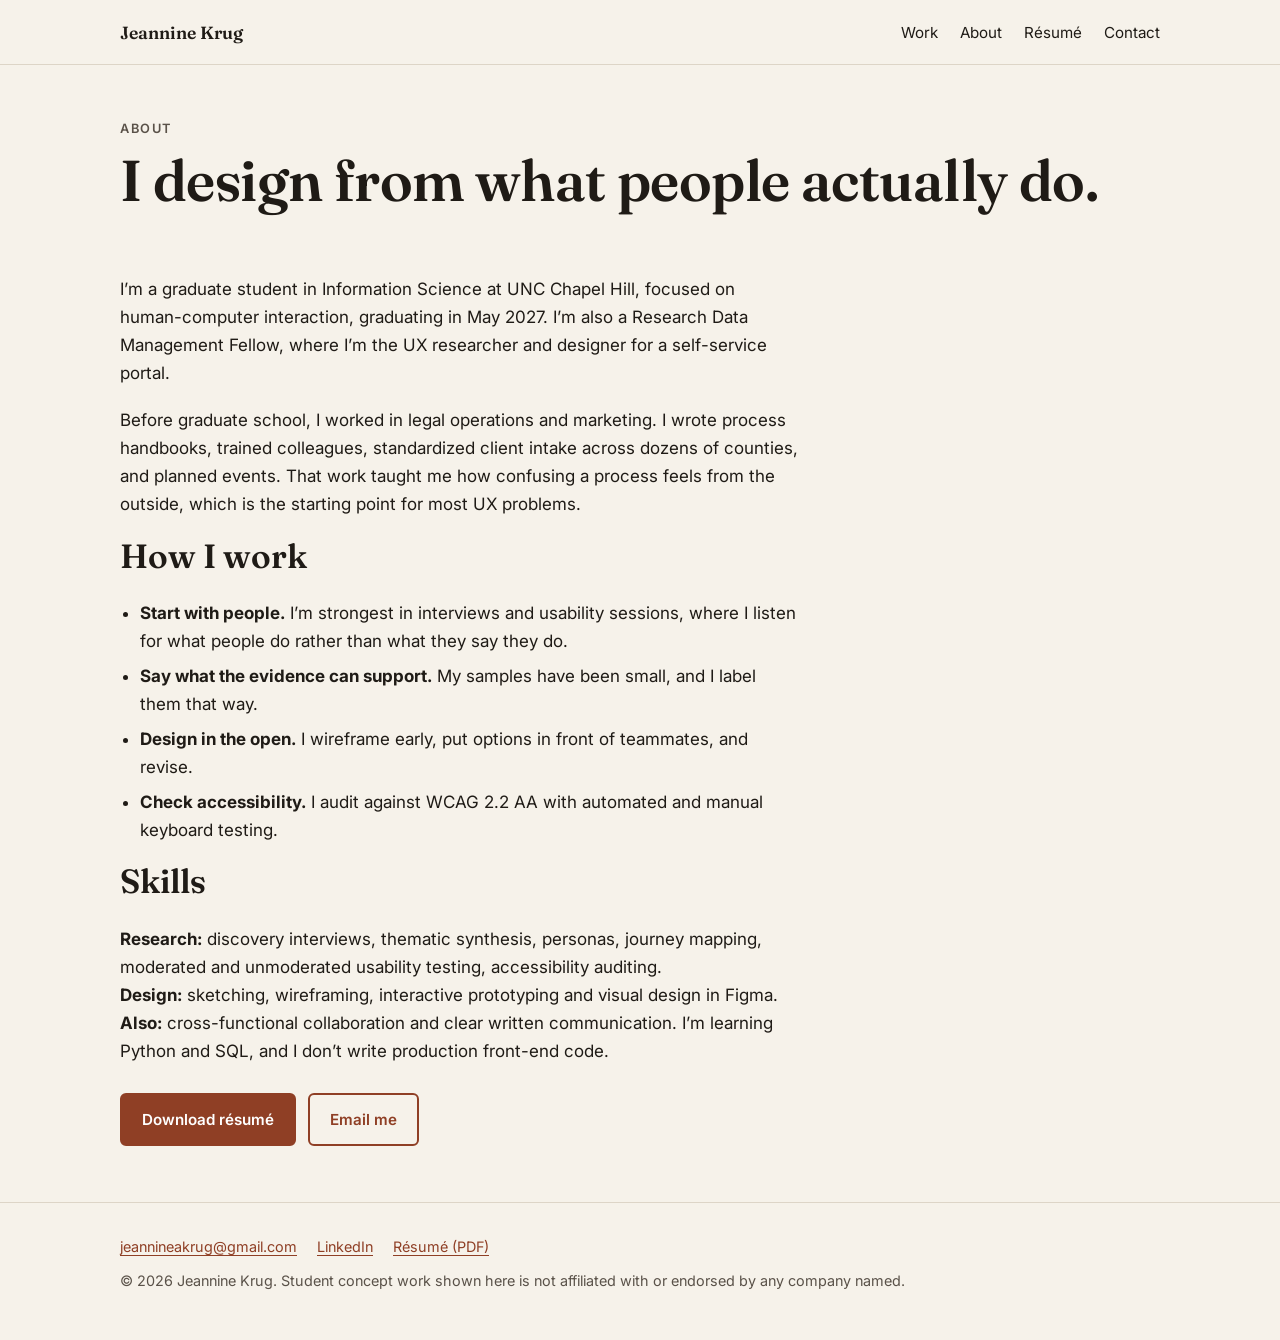
==== about.html @ 50d18c3c "Add files via upload" ====
<!doctype html>
<html lang="en">
<head>
<meta charset="utf-8">
<meta name="viewport" content="width=device-width,initial-scale=1">
<title>About | Jeannine Krug</title>
<meta name="description" content="Background, approach and strengths of Jeannine Krug, UX researcher and designer.">
<!-- DRAFT: remove the next line when you are ready for search engines to list the site -->
<meta name="robots" content="noindex">
<meta property="og:title" content="About | Jeannine Krug">
<meta property="og:description" content="Background, approach and strengths of Jeannine Krug, UX researcher and designer.">
<link rel="preconnect" href="https://fonts.googleapis.com"><link rel="preconnect" href="https://fonts.gstatic.com" crossorigin><link href="https://fonts.googleapis.com/css2?family=Fraunces:opsz,wght@9..144,400;9..144,600&family=Inter:wght@400;600&display=swap" rel="stylesheet">
<link rel="stylesheet" href="assets/css/styles.css">
</head>
<body>
<a class="skip" href="#main">Skip to main content</a>
<header class="site"><div class="wrap">
<a class="brand" href="index.html">Jeannine Krug</a>
<nav aria-label="Main"><ul>
<li><a href="index.html#work">Work</a></li>
<li><a href="about.html">About</a></li>
<li><a href="assets/Jeannine-Krug-Resume.pdf">Résumé</a></li>
<li><a href="index.html#contact">Contact</a></li>
</ul></nav></div></header>
<main id="main">

<div class="wrap"><div class="cs-head">
<p class="eyebrow">About</p>
<h1>I design from what people actually do.</h1></div>
<div class="prose" style="padding-bottom:56px">
<p>I’m a graduate student in Information Science at UNC Chapel Hill, focused on human-computer interaction, graduating in May 2027. I’m also a Research Data Management Fellow, where I’m the UX researcher and designer for a self-service portal.</p>
<p>Before graduate school, I worked in legal operations and marketing. I wrote process handbooks, trained colleagues, standardized client intake across dozens of counties, and planned events. That work taught me how confusing a process feels from the outside, which is the starting point for most UX problems.</p>
<h2>How I work</h2>
<ul>
<li><strong>Start with people.</strong> I’m strongest in interviews and usability sessions, where I listen for what people do rather than what they say they do.</li>
<li><strong>Say what the evidence can support.</strong> My samples have been small, and I label them that way.</li>
<li><strong>Design in the open.</strong> I wireframe early, put options in front of teammates, and revise.</li>
<li><strong>Check accessibility.</strong> I audit against WCAG 2.2 AA with automated and manual keyboard testing.</li>
</ul>
<h2>Skills</h2>
<p><strong>Research:</strong> discovery interviews, thematic synthesis, personas, journey mapping, moderated and unmoderated usability testing, accessibility auditing.<br>
<strong>Design:</strong> sketching, wireframing, interactive prototyping and visual design in Figma.<br>
<strong>Also:</strong> cross-functional collaboration and clear written communication. I’m learning Python and SQL, and I don’t write production front-end code.</p>
<div class="btns"><a class="btn primary" href="assets/Jeannine-Krug-Resume.pdf">Download résumé</a><a class="btn secondary" href="mailto:jeannineakrug@gmail.com">Email me</a></div>
</div></div>
</main>
<footer class="site"><div class="wrap">
<ul><li><a href="mailto:jeannineakrug@gmail.com">jeannineakrug@gmail.com</a></li>
<li><a href="https://www.linkedin.com/in/jeannine-krug">LinkedIn</a></li>
<li><a href="assets/Jeannine-Krug-Resume.pdf">Résumé (PDF)</a></li></ul>
<p>© 2026 Jeannine Krug. Student concept work shown here is not affiliated with or endorsed by any company named.</p>
</div></footer>
</body></html>
---- assets/css/styles.css ----
:root{
  --bg:#F6F2EA; --surface:#FFFDF8; --ink:#1F1B16; --muted:#5A5249; --line:#DDD5C7;
  --accent:#8F3F25; --accent-ink:#FFFFFF; --sage:#E4E8DD;
  --serif:"Fraunces",Georgia,"Times New Roman",serif; --sans:"Inter",system-ui,-apple-system,"Segoe UI",Roboto,sans-serif;
  --max:1080px; --read:680px;
}
@media (prefers-color-scheme: dark){
  :root:not([data-theme="light"]){--bg:#17140F;--surface:#201C16;--ink:#F3EEE4;--muted:#B9B0A2;--line:#3A342B;--accent:#E3A27F;--accent-ink:#17140F;--sage:#262B22}
}
*{box-sizing:border-box}
html{scroll-behavior:smooth}
body{margin:0;background:var(--bg);color:var(--ink);font:17px/1.65 var(--sans);-webkit-font-smoothing:antialiased}
img{max-width:100%;height:auto;display:block}
a{color:var(--accent);text-underline-offset:3px}
a:hover{text-decoration-thickness:2px}
:focus-visible{outline:3px solid var(--accent);outline-offset:3px;border-radius:2px}
.skip{position:absolute;left:-999px;top:8px;background:var(--ink);color:var(--bg);padding:8px 14px;z-index:20}
.skip:focus{left:8px}
.wrap{max-width:var(--max);margin:0 auto;padding:0 20px}
header.site{border-bottom:1px solid var(--line)}
header.site .wrap{display:flex;justify-content:space-between;align-items:center;gap:16px;padding-top:18px;padding-bottom:18px;flex-wrap:wrap}
.brand{font:600 1.1rem var(--serif);color:var(--ink);text-decoration:none}
nav ul{display:flex;gap:22px;list-style:none;margin:0;padding:0;flex-wrap:wrap}
nav a{color:var(--ink);text-decoration:none;font-size:.95rem;padding:6px 0;border-bottom:2px solid transparent}
nav a:hover,nav a[aria-current="page"]{border-bottom-color:var(--accent)}
h1,h2,h3{font-family:var(--serif);line-height:1.15;font-weight:600;margin:0 0 .5em}
h1{font-size:clamp(2.2rem,5.5vw,3.6rem);letter-spacing:-.01em}
h2{font-size:clamp(1.6rem,3.2vw,2.1rem);margin-top:0}
h3{font-size:1.25rem}
p{margin:0 0 1.1em}
.eyebrow{font:600 .8rem var(--sans);letter-spacing:.12em;text-transform:uppercase;color:var(--muted);margin-bottom:12px}
.hero{padding:72px 0 56px}
.hero .lede{font:400 clamp(1.2rem,2.4vw,1.5rem)/1.5 var(--serif);max-width:760px;color:var(--ink)}
.btns{display:flex;gap:12px;flex-wrap:wrap;margin-top:28px}
.btn{display:inline-block;padding:12px 20px;border-radius:6px;text-decoration:none;font-weight:600;font-size:.95rem;border:2px solid var(--accent)}
.btn.primary{background:var(--accent);color:var(--accent-ink)}
.btn.secondary{color:var(--accent)}
section{padding:56px 0;border-top:1px solid var(--line)}
.cards{display:grid;gap:28px}
.card{background:var(--surface);border:1px solid var(--line);border-radius:10px;overflow:hidden;display:grid;grid-template-columns:1fr}
.card a.cover{display:block;background:var(--sage)}
.card img{width:100%;aspect-ratio:16/9;object-fit:contain;max-height:380px}
.card .body{padding:24px}
.status{display:inline-block;font:600 .75rem var(--sans);letter-spacing:.06em;text-transform:uppercase;background:var(--sage);color:var(--ink);padding:3px 10px;border-radius:99px;margin-bottom:10px}
.meta{color:var(--muted);font-size:.92rem;margin:0 0 .8em}
.tags{display:flex;gap:8px;flex-wrap:wrap;list-style:none;padding:0;margin:14px 0 0}
.tags li{font-size:.82rem;border:1px solid var(--line);padding:2px 10px;border-radius:99px;color:var(--muted)}
@media(min-width:820px){.card{grid-template-columns:1.1fr 1fr}.card img{width:100%;height:100%;max-height:380px;aspect-ratio:auto;object-fit:contain}}
.two{display:grid;gap:32px}
@media(min-width:820px){.two{grid-template-columns:1fr 1fr}}
/* case study */
.cs-head{padding:56px 0 32px}
.facts{display:grid;gap:18px;margin:28px 0 0;padding:22px;background:var(--surface);border:1px solid var(--line);border-radius:10px}
@media(min-width:720px){.facts{grid-template-columns:repeat(4,1fr)}}
.facts dt{font:600 .75rem var(--sans);letter-spacing:.1em;text-transform:uppercase;color:var(--muted);margin-bottom:4px}
.facts dd{margin:0;font-size:.95rem}
.cs-layout{display:grid;gap:32px;padding-top:24px}
@media(min-width:960px){.cs-layout{grid-template-columns:200px minmax(0,1fr)}}
.toc{font-size:.9rem}
.toc ol{list-style:none;margin:0;padding:0;display:flex;gap:6px 16px;flex-wrap:wrap}
@media(min-width:960px){.toc{position:sticky;top:20px;align-self:start}.toc ol{display:block}.toc li{margin-bottom:8px}}
.toc a{color:var(--muted);text-decoration:none}
.toc a:hover{color:var(--accent);text-decoration:underline}
.prose{max-width:var(--read)}
.prose section{padding:40px 0;border-top:1px solid var(--line)}
.prose section:first-child{border-top:0;padding-top:0}
.prose h2{margin-bottom:.7em}
.prose ul{padding-left:1.2em;margin:0 0 1.1em}
.prose li{margin-bottom:.4em}
.callout{background:var(--sage);border-left:4px solid var(--accent);padding:16px 20px;border-radius:0 8px 8px 0;margin:22px 0}
.callout p:last-child{margin:0}
blockquote{margin:20px 0;padding:0 0 0 18px;border-left:3px solid var(--accent);font:italic 1.1rem/1.5 var(--serif)}
blockquote cite{display:block;font:normal .85rem var(--sans);color:var(--muted);margin-top:6px}
figure{margin:28px 0}
figure.wide{max-width:var(--max)}
figure img{border:1px solid var(--line);border-radius:8px;background:#fff}
figcaption{font-size:.88rem;color:var(--muted);margin-top:8px}
.pair{display:grid;gap:16px;grid-template-columns:1fr 1fr}
.pair.three{grid-template-columns:repeat(3,1fr)}
table{border-collapse:collapse;width:100%;font-size:.93rem;margin:16px 0}
th,td{text-align:left;padding:9px 10px;border-bottom:1px solid var(--line);vertical-align:top}
th{font-weight:600}
.nextproj{padding:40px 0;border-top:1px solid var(--line)}
footer.site{border-top:1px solid var(--line);padding:32px 0;color:var(--muted);font-size:.9rem}
footer.site ul{display:flex;gap:20px;list-style:none;padding:0;margin:0 0 10px;flex-wrap:wrap}
@media(prefers-reduced-motion:reduce){html{scroll-behavior:auto}}
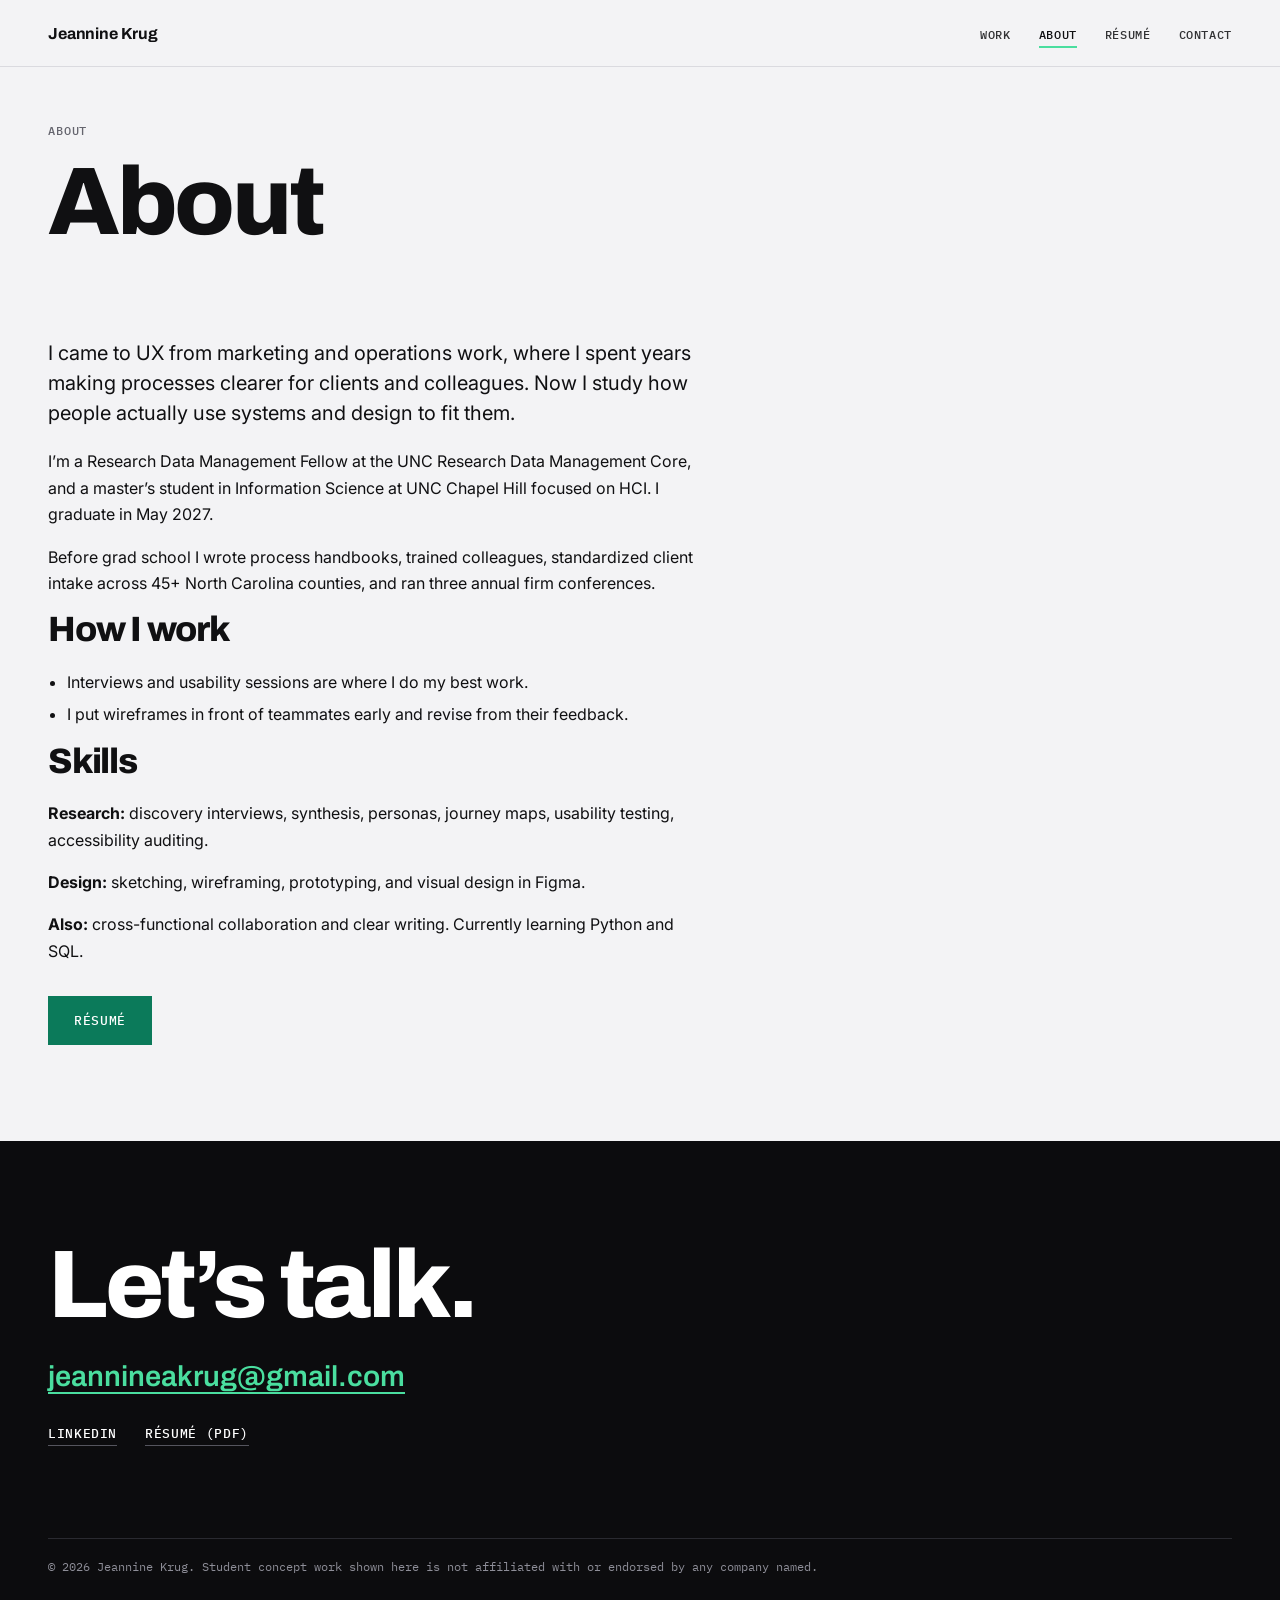
==== commit 1d58f192: "Add files via upload" ====
--- a/about.html
+++ b/about.html
@@ -4,50 +4,50 @@
 <meta charset="utf-8">
 <meta name="viewport" content="width=device-width,initial-scale=1">
 <title>About | Jeannine Krug</title>
-<meta name="description" content="Background, approach and strengths of Jeannine Krug, UX researcher and designer.">
-<!-- DRAFT: remove the next line when you are ready for search engines to list the site -->
+<meta name="description" content="Background and skills of Jeannine Krug, UX researcher and designer.">
+<!-- DRAFT: delete the next line when you want search engines to list the site -->
 <meta name="robots" content="noindex">
 <meta property="og:title" content="About | Jeannine Krug">
-<meta property="og:description" content="Background, approach and strengths of Jeannine Krug, UX researcher and designer.">
-<link rel="preconnect" href="https://fonts.googleapis.com"><link rel="preconnect" href="https://fonts.gstatic.com" crossorigin><link href="https://fonts.googleapis.com/css2?family=Fraunces:opsz,wght@9..144,400;9..144,600&family=Inter:wght@400;600&display=swap" rel="stylesheet">
+<meta property="og:description" content="Background and skills of Jeannine Krug, UX researcher and designer.">
+<link rel="preconnect" href="https://fonts.googleapis.com"><link rel="preconnect" href="https://fonts.gstatic.com" crossorigin><link href="https://fonts.googleapis.com/css2?family=Archivo:wght@500;700;800&family=IBM+Plex+Mono:wght@400;500&family=Inter:wght@400;600&display=swap" rel="stylesheet">
 <link rel="stylesheet" href="assets/css/styles.css">
 </head>
 <body>
 <a class="skip" href="#main">Skip to main content</a>
-<header class="site"><div class="wrap">
+<header class="site light"><div class="wrap">
 <a class="brand" href="index.html">Jeannine Krug</a>
 <nav aria-label="Main"><ul>
 <li><a href="index.html#work">Work</a></li>
-<li><a href="about.html">About</a></li>
+<li><a href="about.html" aria-current="page">About</a></li>
 <li><a href="assets/Jeannine-Krug-Resume.pdf">Résumé</a></li>
 <li><a href="index.html#contact">Contact</a></li>
 </ul></nav></div></header>
 <main id="main">
 
-<div class="wrap"><div class="cs-head">
-<p class="eyebrow">About</p>
-<h1>I design from what people actually do.</h1></div>
-<div class="prose" style="padding-bottom:56px">
-<p>I’m a graduate student in Information Science at UNC Chapel Hill, focused on human-computer interaction, graduating in May 2027. I’m also a Research Data Management Fellow, where I’m the UX researcher and designer for a self-service portal.</p>
-<p>Before graduate school, I worked in legal operations and marketing. I wrote process handbooks, trained colleagues, standardized client intake across dozens of counties, and planned events. That work taught me how confusing a process feels from the outside, which is the starting point for most UX problems.</p>
+<div class="wrap"><div class="page-head"><p class="label">About</p><h1>About</h1></div>
+<div class="prose" style="padding:32px 0 24px">
+<p style="font-size:1.25rem;line-height:1.5">I came to UX from marketing and operations work, where I spent years making processes clearer for clients and colleagues. Now I study how people actually use systems and design to fit them.</p>
+<p>I’m a Research Data Management Fellow at the UNC Research Data Management Core, and a master’s student in Information Science at UNC Chapel Hill focused on HCI. I graduate in May 2027.</p>
+<p>Before grad school I wrote process handbooks, trained colleagues, standardized client intake across 45+ North Carolina counties, and ran three annual firm conferences.</p>
 <h2>How I work</h2>
 <ul>
-<li><strong>Start with people.</strong> I’m strongest in interviews and usability sessions, where I listen for what people do rather than what they say they do.</li>
-<li><strong>Say what the evidence can support.</strong> My samples have been small, and I label them that way.</li>
-<li><strong>Design in the open.</strong> I wireframe early, put options in front of teammates, and revise.</li>
-<li><strong>Check accessibility.</strong> I audit against WCAG 2.2 AA with automated and manual keyboard testing.</li>
+<li>Interviews and usability sessions are where I do my best work.</li>
+<li>I put wireframes in front of teammates early and revise from their feedback.</li>
 </ul>
 <h2>Skills</h2>
-<p><strong>Research:</strong> discovery interviews, thematic synthesis, personas, journey mapping, moderated and unmoderated usability testing, accessibility auditing.<br>
-<strong>Design:</strong> sketching, wireframing, interactive prototyping and visual design in Figma.<br>
-<strong>Also:</strong> cross-functional collaboration and clear written communication. I’m learning Python and SQL, and I don’t write production front-end code.</p>
-<div class="btns"><a class="btn primary" href="assets/Jeannine-Krug-Resume.pdf">Download résumé</a><a class="btn secondary" href="mailto:jeannineakrug@gmail.com">Email me</a></div>
+<p><strong>Research:</strong> discovery interviews, synthesis, personas, journey maps, usability testing, accessibility auditing.</p>
+<p><strong>Design:</strong> sketching, wireframing, prototyping, and visual design in Figma.</p>
+<p><strong>Also:</strong> cross-functional collaboration and clear writing. Currently learning Python and SQL.</p>
+<div class="btns"><a class="btn primary" href="assets/Jeannine-Krug-Resume.pdf">Résumé</a></div>
 </div></div>
 </main>
+<section class="closing"><div class="wrap">
+<h2>Let’s talk.</h2>
+<a class="mail" href="mailto:jeannineakrug@gmail.com">jeannineakrug@gmail.com</a>
+<ul><li><a href="https://www.linkedin.com/in/jeannine-krug">LinkedIn</a></li>
+<li><a href="assets/Jeannine-Krug-Resume.pdf">Résumé (PDF)</a></li></ul>
+</div></section>
 <footer class="site"><div class="wrap">
-<ul><li><a href="mailto:jeannineakrug@gmail.com">jeannineakrug@gmail.com</a></li>
-<li><a href="https://www.linkedin.com/in/jeannine-krug">LinkedIn</a></li>
-<li><a href="assets/Jeannine-Krug-Resume.pdf">Résumé (PDF)</a></li></ul>
 <p>© 2026 Jeannine Krug. Student concept work shown here is not affiliated with or endorsed by any company named.</p>
 </div></footer>
 </body></html>
--- a/assets/css/styles.css
+++ b/assets/css/styles.css
@@ -1,86 +1,125 @@
 :root{
-  --bg:#F6F2EA; --surface:#FFFDF8; --ink:#1F1B16; --muted:#5A5249; --line:#DDD5C7;
-  --accent:#8F3F25; --accent-ink:#FFFFFF; --sage:#E4E8DD;
-  --serif:"Fraunces",Georgia,"Times New Roman",serif; --sans:"Inter",system-ui,-apple-system,"Segoe UI",Roboto,sans-serif;
-  --max:1080px; --read:680px;
-}
-@media (prefers-color-scheme: dark){
-  :root:not([data-theme="light"]){--bg:#17140F;--surface:#201C16;--ink:#F3EEE4;--muted:#B9B0A2;--line:#3A342B;--accent:#E3A27F;--accent-ink:#17140F;--sage:#262B22}
+  --dark:#0C0C0E; --dark2:#17171B; --ink:#101012; --bg:#F3F3F5; --white:#FFFFFF; --muted:#65656E; --line:#DADADF;
+  --accent:#0B7A5A; --accent-light:#4ADE9F;
+  --head:"Archivo","Helvetica Neue",Arial,sans-serif; --sans:"Inter","Helvetica Neue",Arial,sans-serif; --mono:"IBM Plex Mono",ui-monospace,Menlo,monospace;
+  --max:1240px; --read:660px;
 }
 *{box-sizing:border-box}
 html{scroll-behavior:smooth}
-body{margin:0;background:var(--bg);color:var(--ink);font:17px/1.65 var(--sans);-webkit-font-smoothing:antialiased}
+body{margin:0;background:var(--bg);color:var(--ink);font:16px/1.65 var(--sans);-webkit-font-smoothing:antialiased}
 img{max-width:100%;height:auto;display:block}
 a{color:var(--accent);text-underline-offset:3px}
-a:hover{text-decoration-thickness:2px}
-:focus-visible{outline:3px solid var(--accent);outline-offset:3px;border-radius:2px}
-.skip{position:absolute;left:-999px;top:8px;background:var(--ink);color:var(--bg);padding:8px 14px;z-index:20}
+a:hover{color:var(--ink)}
+:focus-visible{outline:3px solid var(--accent-light);outline-offset:3px}
+.skip{position:absolute;left:-999px;top:8px;background:#fff;color:#000;padding:8px 14px;z-index:30}
 .skip:focus{left:8px}
-.wrap{max-width:var(--max);margin:0 auto;padding:0 20px}
-header.site{border-bottom:1px solid var(--line)}
-header.site .wrap{display:flex;justify-content:space-between;align-items:center;gap:16px;padding-top:18px;padding-bottom:18px;flex-wrap:wrap}
-.brand{font:600 1.1rem var(--serif);color:var(--ink);text-decoration:none}
-nav ul{display:flex;gap:22px;list-style:none;margin:0;padding:0;flex-wrap:wrap}
-nav a{color:var(--ink);text-decoration:none;font-size:.95rem;padding:6px 0;border-bottom:2px solid transparent}
-nav a:hover,nav a[aria-current="page"]{border-bottom-color:var(--accent)}
-h1,h2,h3{font-family:var(--serif);line-height:1.15;font-weight:600;margin:0 0 .5em}
-h1{font-size:clamp(2.2rem,5.5vw,3.6rem);letter-spacing:-.01em}
-h2{font-size:clamp(1.6rem,3.2vw,2.1rem);margin-top:0}
-h3{font-size:1.25rem}
-p{margin:0 0 1.1em}
-.eyebrow{font:600 .8rem var(--sans);letter-spacing:.12em;text-transform:uppercase;color:var(--muted);margin-bottom:12px}
-.hero{padding:72px 0 56px}
-.hero .lede{font:400 clamp(1.2rem,2.4vw,1.5rem)/1.5 var(--serif);max-width:760px;color:var(--ink)}
-.btns{display:flex;gap:12px;flex-wrap:wrap;margin-top:28px}
-.btn{display:inline-block;padding:12px 20px;border-radius:6px;text-decoration:none;font-weight:600;font-size:.95rem;border:2px solid var(--accent)}
-.btn.primary{background:var(--accent);color:var(--accent-ink)}
+.wrap{max-width:var(--max);margin:0 auto;padding:0 28px}
+/* header */
+header.site{position:relative;z-index:10;background:var(--dark);color:#fff}
+header.site.light{background:var(--bg);color:var(--ink);border-bottom:1px solid var(--line)}
+header.site .wrap{display:flex;justify-content:space-between;align-items:center;gap:16px;padding-top:20px;padding-bottom:20px;flex-wrap:wrap}
+.brand{font:700 1rem var(--head);color:inherit;text-decoration:none;letter-spacing:-.01em}
+nav ul{display:flex;gap:28px;list-style:none;margin:0;padding:0;flex-wrap:wrap}
+nav a{color:inherit;text-decoration:none;font:500 .78rem var(--mono);text-transform:uppercase;letter-spacing:.05em;padding:4px 0;border-bottom:2px solid transparent;opacity:.85}
+nav a:hover,nav a[aria-current="page"]{border-bottom-color:var(--accent-light);opacity:1;color:inherit}
+h1,h2,h3{font-family:var(--head);line-height:1;font-weight:800;letter-spacing:-.035em;margin:0 0 .5em}
+h1{font-size:clamp(3rem,10vw,8rem)}
+h2{font-size:clamp(1.8rem,4vw,3rem)}
+h3{font-size:1.35rem;letter-spacing:-.02em}
+p{margin:0 0 1em}
+.label{font:500 .75rem var(--mono);text-transform:uppercase;letter-spacing:.07em;color:var(--muted);margin:0 0 16px}
+/* hero */
+.hero{background:var(--dark);color:#fff;padding:40px 0 0;overflow:hidden}
+.hero .role{font:500 .9rem var(--mono);color:var(--accent-light);margin:0 0 18px}
+.hero h1{margin-bottom:28px}
+.hero .lede{font-size:clamp(1.1rem,2vw,1.4rem);line-height:1.5;max-width:720px;color:#D8D8DE}
+.btns{display:flex;gap:12px;flex-wrap:wrap;margin-top:32px}
+.btn{display:inline-block;padding:14px 24px;text-decoration:none;font:500 .8rem var(--mono);text-transform:uppercase;letter-spacing:.05em;border:2px solid var(--accent)}
+.btn.primary{background:var(--accent);color:#fff}
+.btn.primary:hover{background:#fff;border-color:#fff;color:var(--dark)}
 .btn.secondary{color:var(--accent)}
-section{padding:56px 0;border-top:1px solid var(--line)}
-.cards{display:grid;gap:28px}
-.card{background:var(--surface);border:1px solid var(--line);border-radius:10px;overflow:hidden;display:grid;grid-template-columns:1fr}
-.card a.cover{display:block;background:var(--sage)}
-.card img{width:100%;aspect-ratio:16/9;object-fit:contain;max-height:380px}
-.card .body{padding:24px}
-.status{display:inline-block;font:600 .75rem var(--sans);letter-spacing:.06em;text-transform:uppercase;background:var(--sage);color:var(--ink);padding:3px 10px;border-radius:99px;margin-bottom:10px}
-.meta{color:var(--muted);font-size:.92rem;margin:0 0 .8em}
-.tags{display:flex;gap:8px;flex-wrap:wrap;list-style:none;padding:0;margin:14px 0 0}
-.tags li{font-size:.82rem;border:1px solid var(--line);padding:2px 10px;border-radius:99px;color:var(--muted)}
-@media(min-width:820px){.card{grid-template-columns:1.1fr 1fr}.card img{width:100%;height:100%;max-height:380px;aspect-ratio:auto;object-fit:contain}}
-.two{display:grid;gap:32px}
-@media(min-width:820px){.two{grid-template-columns:1fr 1fr}}
+.btn.secondary:hover{background:var(--accent);color:#fff}
+.hero .btn.secondary{color:#fff;border-color:#55555E}
+.hero .btn.secondary:hover{background:#fff;color:var(--dark);border-color:#fff}
+.mosaic{display:grid;grid-template-columns:repeat(6,1fr);grid-auto-rows:120px;gap:10px;margin-top:56px;padding-bottom:0}
+.mosaic div{overflow:hidden;background:var(--dark2);border:1px solid #2A2A30}
+.mosaic img{width:100%;height:100%;object-fit:cover;object-position:top}
+.m1{grid-column:1/4;grid-row:1/4}.m2{grid-column:4/5;grid-row:1/4}.m3{grid-column:5/7;grid-row:1/3}
+.m4{grid-column:5/6;grid-row:3/5}.m5{grid-column:6/7;grid-row:3/5}.m6{grid-column:1/4;grid-row:4/5}.m7{grid-column:4/5;grid-row:4/5}
+@media(max-width:700px){.mosaic{grid-template-columns:repeat(3,1fr);grid-auto-rows:90px}.m1{grid-column:1/4;grid-row:1/3}.m2{grid-column:1/2;grid-row:3/5}.m3{grid-column:2/4;grid-row:3/5}.m4,.m5,.m6,.m7{display:none}}
+/* work */
+.work{padding:88px 0 40px}
+.work h2{margin-bottom:40px}
+.proj{display:grid;grid-template-columns:1fr;gap:0;margin-bottom:56px;background:var(--white);border:1px solid var(--line)}
+.proj .shot{display:block;overflow:hidden}
+.proj .shot img{width:100%;height:100%;max-height:520px;object-fit:contain;aspect-ratio:16/11}
+.proj .info{padding:32px}
+.proj .num{font:500 .8rem var(--mono);color:var(--accent);margin-bottom:12px}
+.proj h3{font-size:clamp(1.6rem,3vw,2.4rem);line-height:1.05;margin-bottom:16px}
+.proj h3 a{color:var(--ink);text-decoration:none}
+.proj h3 a:hover{color:var(--accent)}
+.proj dl{display:grid;grid-template-columns:90px 1fr;gap:8px 16px;margin:24px 0;font-size:.9rem;border-top:1px solid var(--line);padding-top:18px}
+.proj dt{font:500 .72rem var(--mono);text-transform:uppercase;letter-spacing:.06em;color:var(--muted);padding-top:3px}
+.proj dd{margin:0}
+.more{font:500 .82rem var(--mono);text-transform:uppercase;letter-spacing:.05em;text-decoration:none;color:var(--accent);border-bottom:2px solid var(--accent);padding-bottom:3px}
+.more:hover{color:var(--ink);border-color:var(--ink)}
+@media(min-width:900px){.proj{grid-template-columns:1.35fr 1fr}.proj .info{padding:44px;display:flex;flex-direction:column;justify-content:center}.proj .shot img{aspect-ratio:auto;max-height:none;object-fit:contain}.proj.textonly{grid-template-columns:1fr}}
+.proj.textonly .shot{display:none}
+.proj.textonly .info{padding:44px;max-width:780px}
+/* about + contact */
+.intro{padding:56px 0 24px;border-top:1px solid var(--line)}
+.intro .grid{display:grid;gap:32px}
+@media(min-width:900px){.intro .grid{grid-template-columns:260px 1fr}}
+.intro p.big{font:600 clamp(1.4rem,2.8vw,2.1rem)/1.3 var(--head);letter-spacing:-.02em;max-width:880px}
+.closing{background:var(--dark);color:#fff;padding:96px 0;margin-top:72px}
+.closing h2{font-size:clamp(2.4rem,8vw,6rem);margin-bottom:28px}
+.closing a{color:#fff}
+.closing a.mail{font:600 clamp(1.1rem,3vw,1.8rem) var(--head);color:var(--accent-light);text-decoration:none;border-bottom:2px solid var(--accent-light)}
+.closing ul{list-style:none;padding:0;margin:32px 0 0;display:flex;gap:28px;flex-wrap:wrap;font:500 .8rem var(--mono);text-transform:uppercase;letter-spacing:.05em}
+.closing li a{text-decoration:none;border-bottom:1px solid #55555E;padding-bottom:3px}
+.closing li a:hover{border-color:#fff}
+footer.site{background:var(--dark);color:#8E8E98;padding:0 0 32px;font:400 .75rem var(--mono)}
+footer.site p{margin:0;border-top:1px solid #2A2A30;padding-top:20px}
 /* case study */
-.cs-head{padding:56px 0 32px}
-.facts{display:grid;gap:18px;margin:28px 0 0;padding:22px;background:var(--surface);border:1px solid var(--line);border-radius:10px}
-@media(min-width:720px){.facts{grid-template-columns:repeat(4,1fr)}}
-.facts dt{font:600 .75rem var(--sans);letter-spacing:.1em;text-transform:uppercase;color:var(--muted);margin-bottom:4px}
-.facts dd{margin:0;font-size:.95rem}
-.cs-layout{display:grid;gap:32px;padding-top:24px}
-@media(min-width:960px){.cs-layout{grid-template-columns:200px minmax(0,1fr)}}
-.toc{font-size:.9rem}
-.toc ol{list-style:none;margin:0;padding:0;display:flex;gap:6px 16px;flex-wrap:wrap}
-@media(min-width:960px){.toc{position:sticky;top:20px;align-self:start}.toc ol{display:block}.toc li{margin-bottom:8px}}
+.cs-head{padding:56px 0 24px}
+.cs-head h1{font-size:clamp(2.4rem,6.5vw,5rem);max-width:1000px}
+.cs-head .lede{font-size:clamp(1.1rem,2vw,1.35rem);line-height:1.5;max-width:760px;color:#3A3A42}
+.facts{display:grid;gap:0;margin:36px 0 0;background:var(--white);border:1px solid var(--line)}
+.facts div{padding:16px 18px;border-bottom:1px solid var(--line)}
+@media(min-width:720px){.facts{grid-template-columns:repeat(4,1fr)}.facts div{border-bottom:0;border-right:1px solid var(--line)}.facts div:last-child{border-right:0}}
+.facts dt{font:500 .7rem var(--mono);text-transform:uppercase;letter-spacing:.06em;color:var(--muted);margin-bottom:6px}
+.facts dd{margin:0;font-size:.92rem;line-height:1.45}
+.hero-img{margin:28px 0 0;background:var(--dark);border:1px solid var(--dark)}
+.hero-img img{margin:0 auto;max-height:560px;width:auto;max-width:100%}
+.note{background:var(--white);border:1px solid var(--line);border-left:4px solid var(--accent);padding:14px 18px;margin:24px 0;font-size:.95rem}
+.note b{font:500 .72rem var(--mono);text-transform:uppercase;letter-spacing:.06em;color:var(--accent);margin-right:8px}
+.cs-layout{display:grid;gap:32px;padding-top:40px}
+@media(min-width:960px){.cs-layout{grid-template-columns:190px minmax(0,1fr);gap:64px}}
+.toc{font:400 .8rem var(--mono)}
+.toc ol{list-style:none;margin:0;padding:0;display:flex;gap:6px 18px;flex-wrap:wrap}
+@media(min-width:960px){.toc{position:sticky;top:24px;align-self:start}.toc ol{display:block}.toc li{padding:8px 0;border-bottom:1px solid var(--line)}}
 .toc a{color:var(--muted);text-decoration:none}
-.toc a:hover{color:var(--accent);text-decoration:underline}
+.toc a:hover{color:var(--accent)}
 .prose{max-width:var(--read)}
-.prose section{padding:40px 0;border-top:1px solid var(--line)}
+.prose section{padding:44px 0;border-top:1px solid var(--line)}
 .prose section:first-child{border-top:0;padding-top:0}
-.prose h2{margin-bottom:.7em}
-.prose ul{padding-left:1.2em;margin:0 0 1.1em}
+.prose h2{margin-bottom:.6em;font-size:clamp(1.6rem,3vw,2.2rem)}
+.prose ul,.prose ol{padding-left:1.2em;margin:0 0 1em}
 .prose li{margin-bottom:.4em}
-.callout{background:var(--sage);border-left:4px solid var(--accent);padding:16px 20px;border-radius:0 8px 8px 0;margin:22px 0}
-.callout p:last-child{margin:0}
-blockquote{margin:20px 0;padding:0 0 0 18px;border-left:3px solid var(--accent);font:italic 1.1rem/1.5 var(--serif)}
-blockquote cite{display:block;font:normal .85rem var(--sans);color:var(--muted);margin-top:6px}
 figure{margin:28px 0}
-figure.wide{max-width:var(--max)}
-figure img{border:1px solid var(--line);border-radius:8px;background:#fff}
-figcaption{font-size:.88rem;color:var(--muted);margin-top:8px}
+figure img{border:1px solid var(--line);background:#fff}
+figcaption{font:400 .76rem/1.4 var(--mono);color:var(--muted);margin-top:8px}
 .pair{display:grid;gap:16px;grid-template-columns:1fr 1fr}
 .pair.three{grid-template-columns:repeat(3,1fr)}
-table{border-collapse:collapse;width:100%;font-size:.93rem;margin:16px 0}
-th,td{text-align:left;padding:9px 10px;border-bottom:1px solid var(--line);vertical-align:top}
-th{font-weight:600}
-.nextproj{padding:40px 0;border-top:1px solid var(--line)}
-footer.site{border-top:1px solid var(--line);padding:32px 0;color:var(--muted);font-size:.9rem}
-footer.site ul{display:flex;gap:20px;list-style:none;padding:0;margin:0 0 10px;flex-wrap:wrap}
+table{border-collapse:collapse;width:100%;font-size:.92rem;margin:16px 0;background:#fff;border:1px solid var(--line)}
+th,td{text-align:left;padding:10px 12px;border-bottom:1px solid var(--line)}
+th{font:500 .72rem var(--mono);text-transform:uppercase;letter-spacing:.05em;color:var(--muted)}
+.nextproj{padding:48px 0;border-top:1px solid var(--line);margin-top:24px}
+.nextproj h3 a{color:var(--ink);text-decoration:none;font-size:1.8rem}
+.nextproj h3 a:hover{color:var(--accent)}
+.page-head{padding:56px 0 8px}
+.page-head h1{font-size:clamp(2.6rem,8vw,6rem)}
 @media(prefers-reduced-motion:reduce){html{scroll-behavior:auto}}
+
+.heroimg{margin-top:56px}
+.heroimg img{width:100%;height:auto}
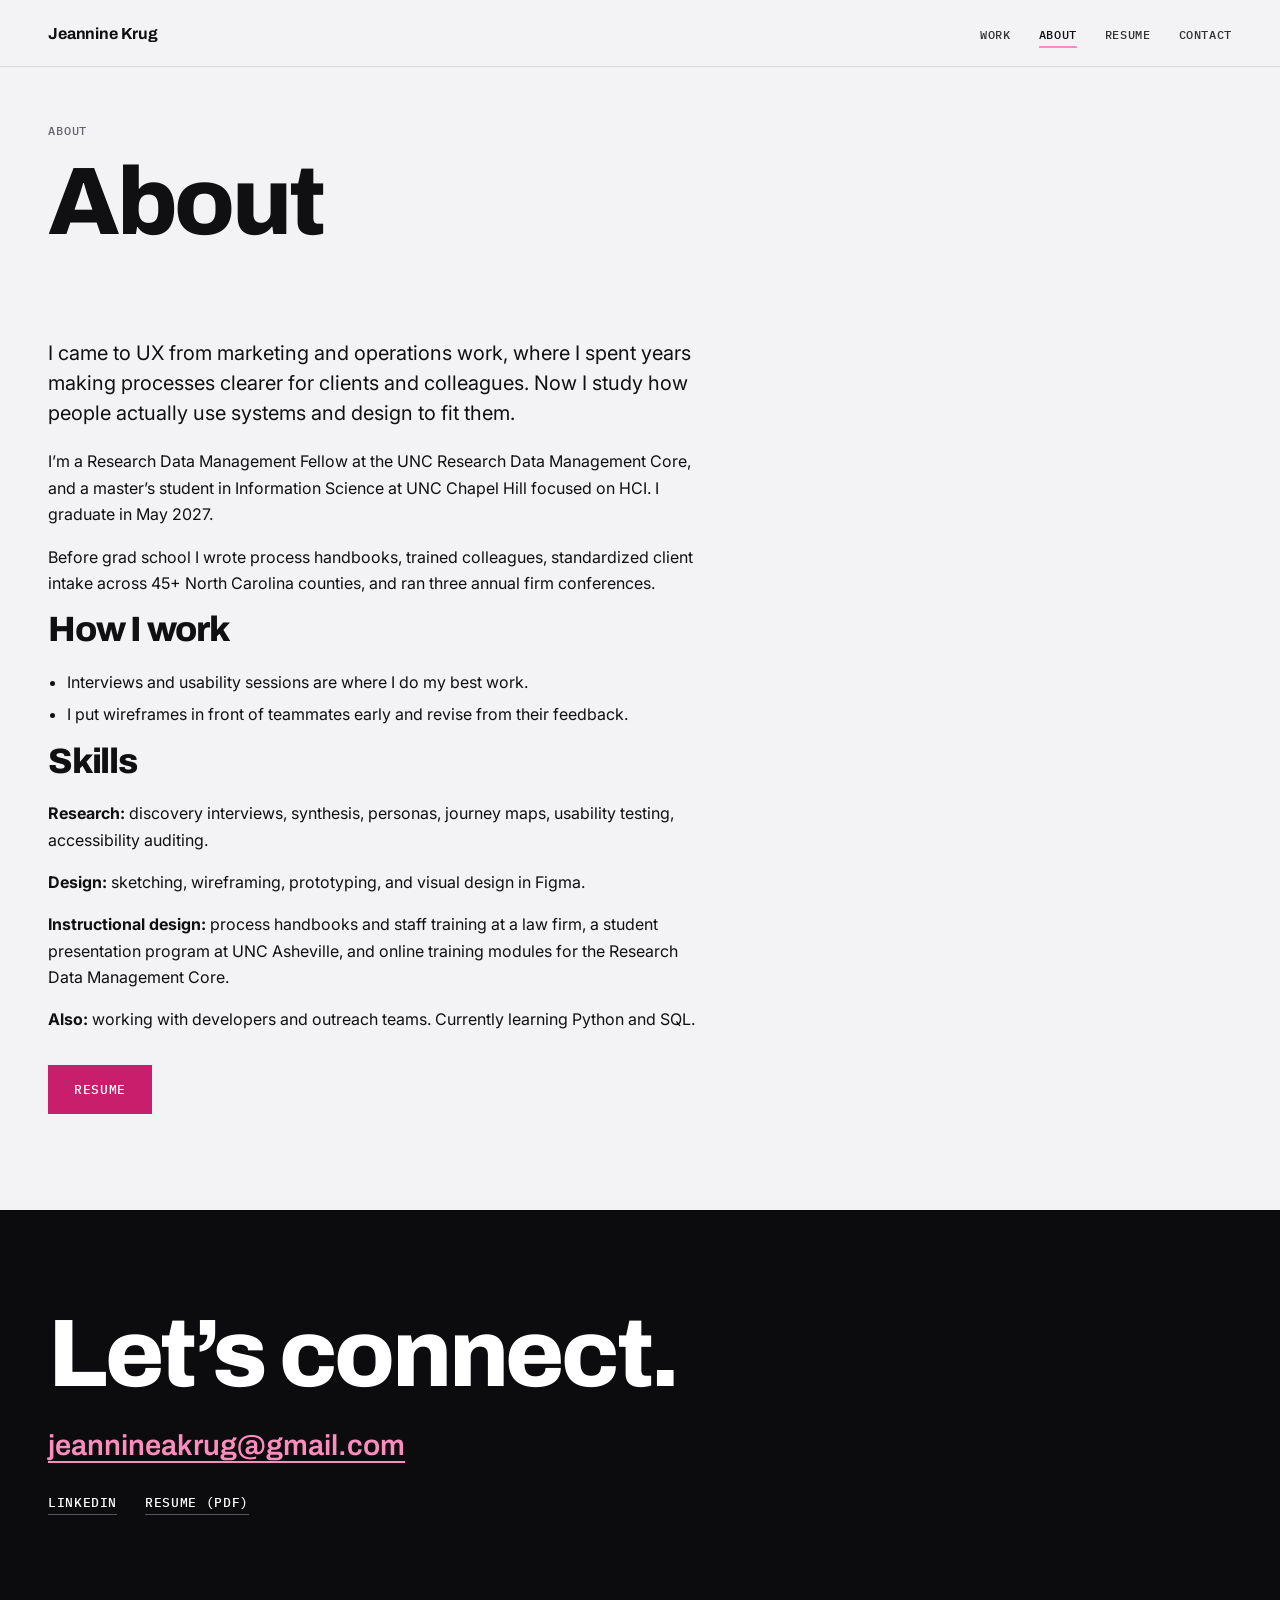
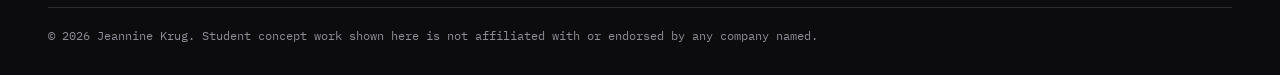
==== commit 449b6825: "Add files via upload" ====
--- a/about.html
+++ b/about.html
@@ -19,7 +19,7 @@
 <nav aria-label="Main"><ul>
 <li><a href="index.html#work">Work</a></li>
 <li><a href="about.html" aria-current="page">About</a></li>
-<li><a href="assets/Jeannine-Krug-Resume.pdf">Résumé</a></li>
+<li><a href="assets/Jeannine-Krug-Resume.pdf">Resume</a></li>
 <li><a href="index.html#contact">Contact</a></li>
 </ul></nav></div></header>
 <main id="main">
@@ -37,15 +37,16 @@
 <h2>Skills</h2>
 <p><strong>Research:</strong> discovery interviews, synthesis, personas, journey maps, usability testing, accessibility auditing.</p>
 <p><strong>Design:</strong> sketching, wireframing, prototyping, and visual design in Figma.</p>
-<p><strong>Also:</strong> cross-functional collaboration and clear writing. Currently learning Python and SQL.</p>
-<div class="btns"><a class="btn primary" href="assets/Jeannine-Krug-Resume.pdf">Résumé</a></div>
+<p><strong>Instructional design:</strong> process handbooks and staff training at a law firm, a student presentation program at UNC Asheville, and online training modules for the Research Data Management Core.</p>
+<p><strong>Also:</strong> working with developers and outreach teams. Currently learning Python and SQL.</p>
+<div class="btns"><a class="btn primary" href="assets/Jeannine-Krug-Resume.pdf">Resume</a></div>
 </div></div>
 </main>
-<section class="closing"><div class="wrap">
-<h2>Let’s talk.</h2>
+<section class="closing" id="contact"><div class="wrap">
+<h2>Let’s connect.</h2>
 <a class="mail" href="mailto:jeannineakrug@gmail.com">jeannineakrug@gmail.com</a>
 <ul><li><a href="https://www.linkedin.com/in/jeannine-krug">LinkedIn</a></li>
-<li><a href="assets/Jeannine-Krug-Resume.pdf">Résumé (PDF)</a></li></ul>
+<li><a href="assets/Jeannine-Krug-Resume.pdf">Resume (PDF)</a></li></ul>
 </div></section>
 <footer class="site"><div class="wrap">
 <p>© 2026 Jeannine Krug. Student concept work shown here is not affiliated with or endorsed by any company named.</p>
--- a/assets/css/styles.css
+++ b/assets/css/styles.css
@@ -1,6 +1,6 @@
 :root{
   --dark:#0C0C0E; --dark2:#17171B; --ink:#101012; --bg:#F3F3F5; --white:#FFFFFF; --muted:#65656E; --line:#DADADF;
-  --accent:#0B7A5A; --accent-light:#4ADE9F;
+  --accent:#C81E6B; --accent-light:#FF8CBF;
   --head:"Archivo","Helvetica Neue",Arial,sans-serif; --sans:"Inter","Helvetica Neue",Arial,sans-serif; --mono:"IBM Plex Mono",ui-monospace,Menlo,monospace;
   --max:1240px; --read:660px;
 }
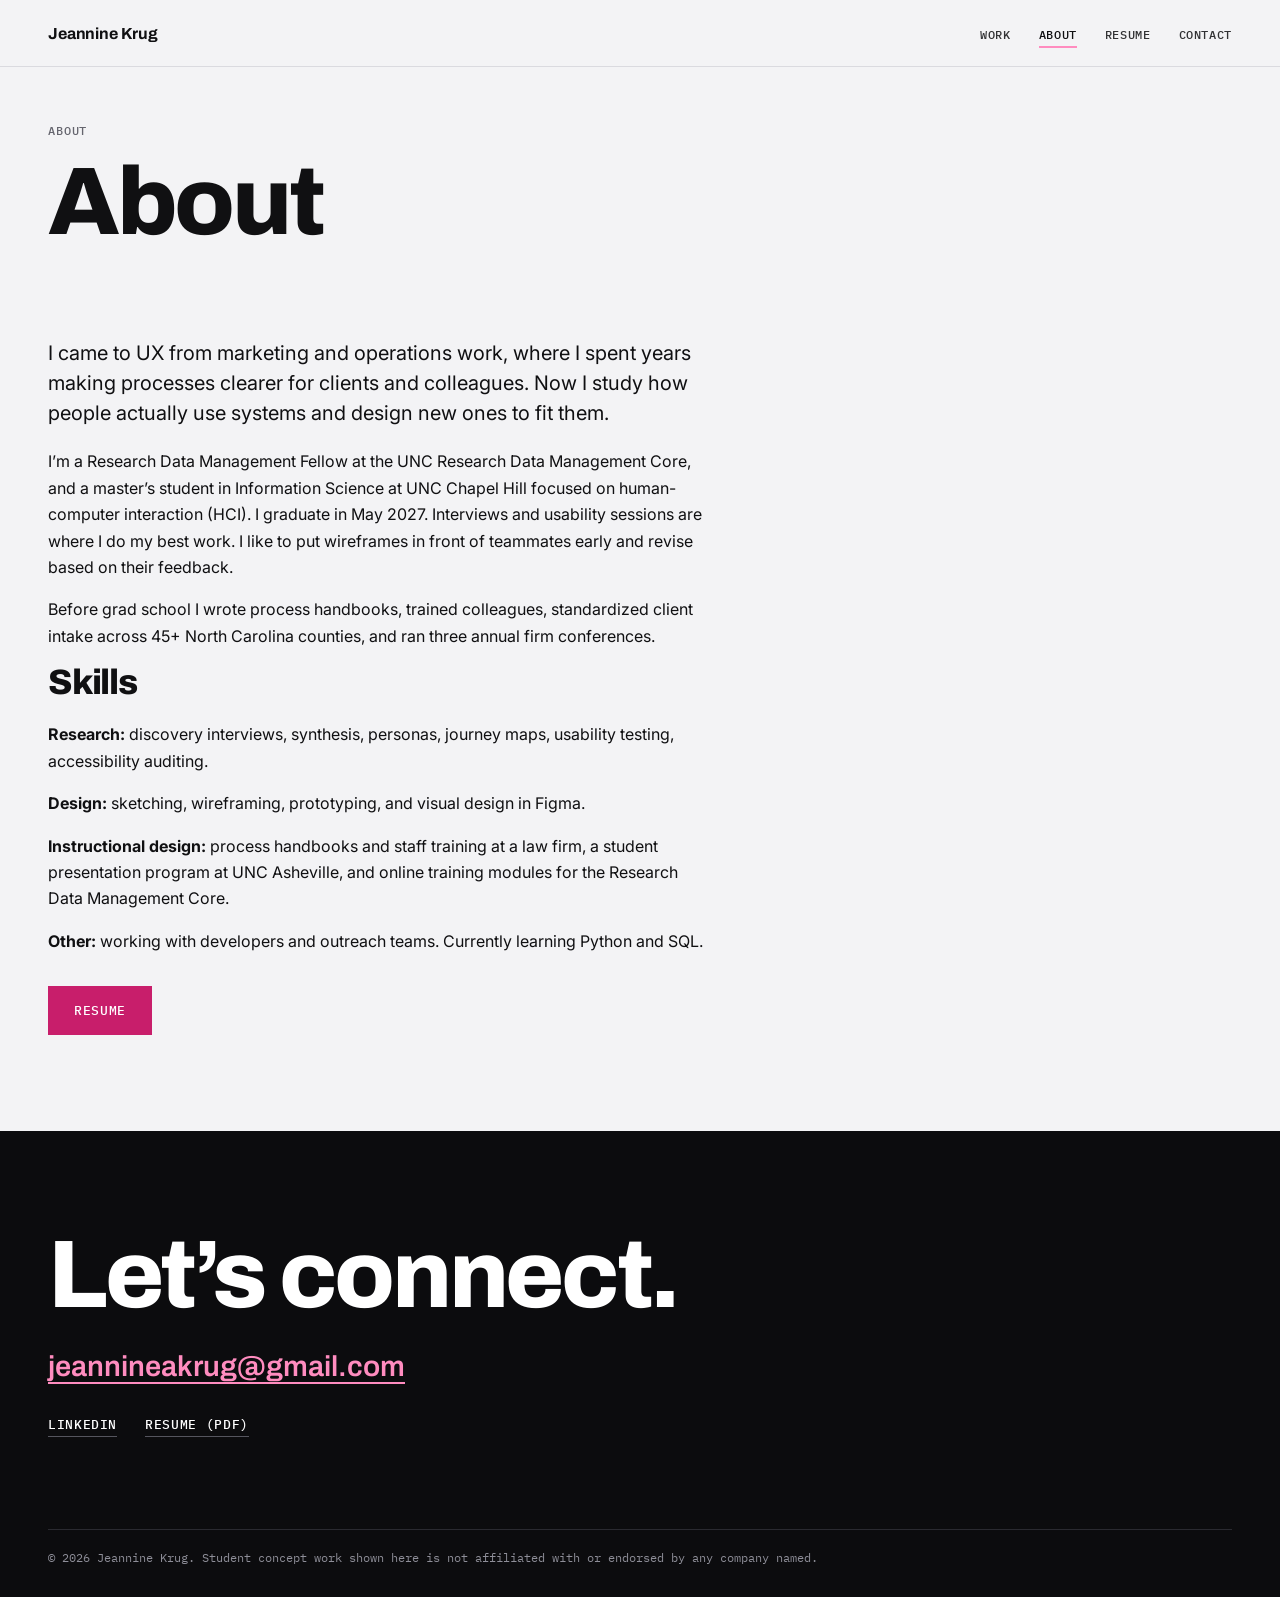
==== commit 2aabb0fb: "Add files via upload" ====
--- a/about.html
+++ b/about.html
@@ -26,19 +26,14 @@
 
 <div class="wrap"><div class="page-head"><p class="label">About</p><h1>About</h1></div>
 <div class="prose" style="padding:32px 0 24px">
-<p style="font-size:1.25rem;line-height:1.5">I came to UX from marketing and operations work, where I spent years making processes clearer for clients and colleagues. Now I study how people actually use systems and design to fit them.</p>
-<p>I’m a Research Data Management Fellow at the UNC Research Data Management Core, and a master’s student in Information Science at UNC Chapel Hill focused on HCI. I graduate in May 2027.</p>
+<p style="font-size:1.25rem;line-height:1.5">I came to UX from marketing and operations work, where I spent years making processes clearer for clients and colleagues. Now I study how people actually use systems and design new ones to fit them.</p>
+<p>I’m a Research Data Management Fellow at the UNC Research Data Management Core, and a master’s student in Information Science at UNC Chapel Hill focused on human-computer interaction (HCI). I graduate in May 2027. Interviews and usability sessions are where I do my best work. I like to put wireframes in front of teammates early and revise based on their feedback.</p>
 <p>Before grad school I wrote process handbooks, trained colleagues, standardized client intake across 45+ North Carolina counties, and ran three annual firm conferences.</p>
-<h2>How I work</h2>
-<ul>
-<li>Interviews and usability sessions are where I do my best work.</li>
-<li>I put wireframes in front of teammates early and revise from their feedback.</li>
-</ul>
 <h2>Skills</h2>
 <p><strong>Research:</strong> discovery interviews, synthesis, personas, journey maps, usability testing, accessibility auditing.</p>
 <p><strong>Design:</strong> sketching, wireframing, prototyping, and visual design in Figma.</p>
 <p><strong>Instructional design:</strong> process handbooks and staff training at a law firm, a student presentation program at UNC Asheville, and online training modules for the Research Data Management Core.</p>
-<p><strong>Also:</strong> working with developers and outreach teams. Currently learning Python and SQL.</p>
+<p><strong>Other:</strong> working with developers and outreach teams. Currently learning Python and SQL.</p>
 <div class="btns"><a class="btn primary" href="assets/Jeannine-Krug-Resume.pdf">Resume</a></div>
 </div></div>
 </main>
--- a/assets/css/styles.css
+++ b/assets/css/styles.css
@@ -123,3 +123,6 @@
 
 .heroimg{margin-top:56px}
 .heroimg img{width:100%;height:auto}
+
+figure.video{margin:28px 0 0}
+figure.video video{width:100%;height:auto;display:block;background:#000;border:1px solid var(--dark)}
